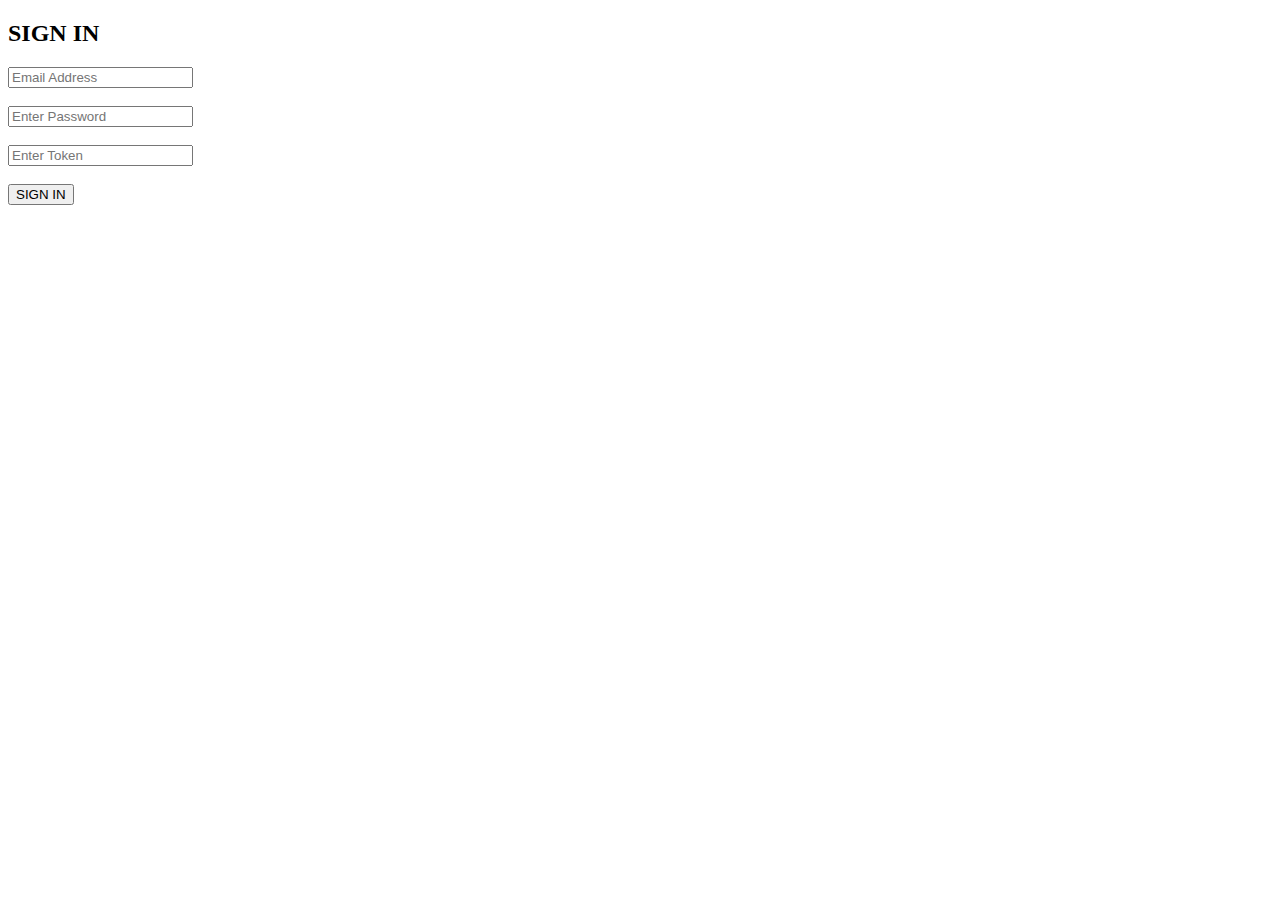
==== recruiter.html @ 331b1638 "responsive nav-bar created" ====
<!DOCTYPE html>
<html lang="en">
<head>
    <meta charset="UTF-8">
    <meta http-equiv="X-UA-Compatible" content="IE=edge">
    <meta name="viewport" content="width=device-width, initial-scale=1.0">
    <title>RECRUITER PAGE</title>
</head>
<body>
    <form action="#">
        <h2>SIGN IN</h2>
        <input type="email" name="" id="" placeholder="Email Address" required>
        <br><br>
        <input type="password" name="" id="" placeholder="Enter Password" required >
        <br><br>
        <input type="number" name="" id="" placeholder="Enter Token" required>
        <br><br>
        <button type="submit">SIGN IN</button>
    </form>
</body>
</html>
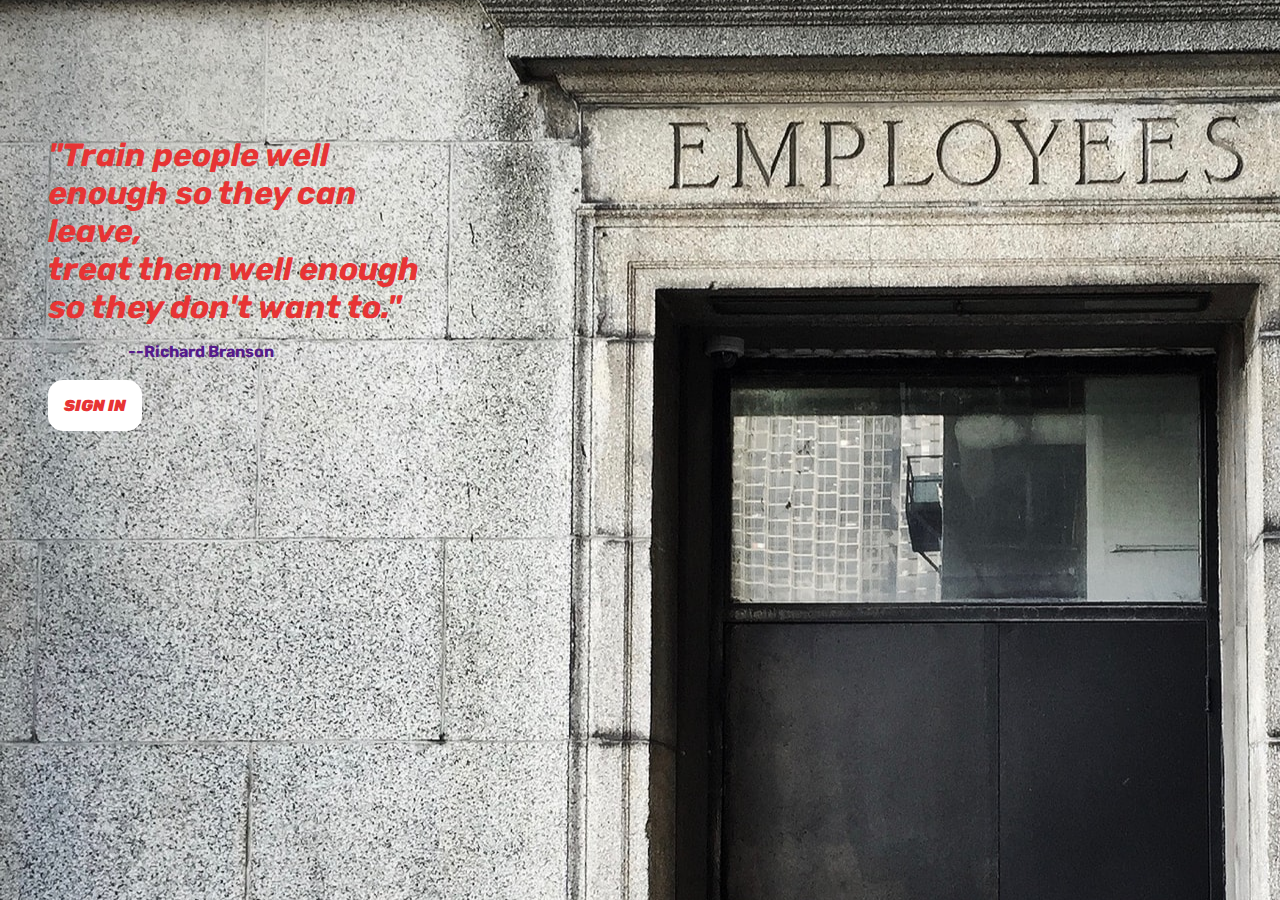
==== commit 3ace0cd0: "additional css file addedd" ====
--- a/recruiter.html
+++ b/recruiter.html
@@ -5,17 +5,56 @@
     <meta http-equiv="X-UA-Compatible" content="IE=edge">
     <meta name="viewport" content="width=device-width, initial-scale=1.0">
     <title>RECRUITER PAGE</title>
+    <link rel="stylesheet" href="src/file.css">
 </head>
 <body>
-    <form action="#">
-        <h2>SIGN IN</h2>
-        <input type="email" name="" id="" placeholder="Email Address" required>
-        <br><br>
-        <input type="password" name="" id="" placeholder="Enter Password" required >
-        <br><br>
-        <input type="number" name="" id="" placeholder="Enter Token" required>
-        <br><br>
-        <button type="submit">SIGN IN</button>
-    </form>
+    <div class="recurit-text">
+        <h2>"Train people well enough so they can leave, <br>
+             treat them well enough so they don't want to."</h2>
+             <p>--Richard Branson</p>
+             <br>
+             <a href="#" class="recurit-login" id="theirBtn">SIGN IN</a>
+    </div>
+
+      <!-- Modal Sign In Button -->
+    <div id="recruitModal" class="modal">
+
+    <!-- Modal content -->
+    <div class="modal-body">
+      <span class="close-icon">&times;</span>
+      <form class="log-in" action="#">
+          <h4>SIGN IN</h4>
+          <input type="email" class="input" name="" id="" placeholder="Email Address" required>
+          <br>
+          <input type="password" class="input" name="" id="" placeholder="Password">
+          <br>
+          <input type="number" class="input" name="" id="" placeholder="Enter Token" required>
+          <br> <br> <br>
+          <button type="submit">Sign In</button>
+          <br> <br>
+          
+      </form>
+    </div>
+    <script>
+
+        // Get the modal
+        const modalBox = document.getElementById('recruitModal')
+        // Get the button that opens the modal
+        const button = document.getElementById('theirBtn')
+        // Get the <spanIcon> element that closes the modal
+        const spanIcon = document.querySelector('.close-icon')
+
+        // When the user clicks the button, open the modal 
+        button.addEventListener('click' , () => {
+            modalBox.style.display = "block"
+        })
+
+        // When the user clicks on <spanIcon> (x), close the modal
+        spanIcon.addEventListener('click' , () => {
+            modalBox.style.display = "none"
+        })
+
+    </script>
+
 </body>
 </html>--- a/src/file.css
+++ b/src/file.css
@@ -0,0 +1,91 @@
+@import url('https://fonts.googleapis.com/css2?family=Rubik:wght@400;700&display=swap');
+
+* {
+    box-sizing: border-box;
+    padding: 0;
+    margin: 0;
+    font-family: Rubik , sans-serif;
+}
+body {
+    background-image: url(/assets/RECURIT.jpg);
+    background-position: left top 20%;
+}
+.recurit-text {
+    padding: 8.5rem 3rem;
+    color:rgb(231, 52, 52) ;
+    font-style: italic;
+}
+.recurit-text h2 {
+    width: 400px;
+    font-size: 2rem;
+}
+.recurit-text p {
+    padding: 1rem 5rem;
+    color: rgb(85,26,139);
+    font-style: normal;
+    font-weight: 700;
+}
+#theirBtn {
+    background-color: rgb(255, 255, 255);
+    padding: 1rem;
+    border-radius: 15px;
+    text-decoration: none;
+    color: rgb(231, 52, 52);
+    font-weight: 900;
+  }
+/* The Modal (background) */
+.modal {
+    display: none; /* Hidden by default */
+    position: fixed; /* Stay in place */
+    z-index: 1; /* Sit on top */
+    padding-top: 100px; /* Location of the box */
+    left: -18%;
+    top: 5%;
+    width: 80%; /* Full width */
+    /* height: 1rem; Full height */
+}
+  
+/* Modal Content */
+.modal-body {
+    background-color: rgb(255, 255, 255);
+    margin: auto;
+    padding: 20px;
+    border: 2px solid #888;
+    width: 50%;
+}
+  
+/* The Close Button */
+.close-icon {
+    color: rgb(231, 52, 52);
+    float: right;
+    font-size: 28px;
+    font-weight: bold;
+}
+.close-icon:hover,
+.close-icon:focus {
+    color: #000;
+    text-decoration: none;
+    cursor: pointer;
+}
+.log-in h4 {
+      text-align: center;
+}
+.log-in {
+    line-height: 2rem;
+    padding: 0rem 2rem;
+    font-size: large;
+}
+.log-in button{
+    border-radius: 15px;
+    padding: 0.5rem 3rem;
+    cursor: pointer;
+}
+.log-in button:hover{
+    background-color: rgb(231, 52, 52);
+    color: rgb(255, 255, 255);
+}
+.input {
+      padding: 0.5rem 5rem;
+      margin: .5rem 0rem;
+      border-radius: 15px;
+}
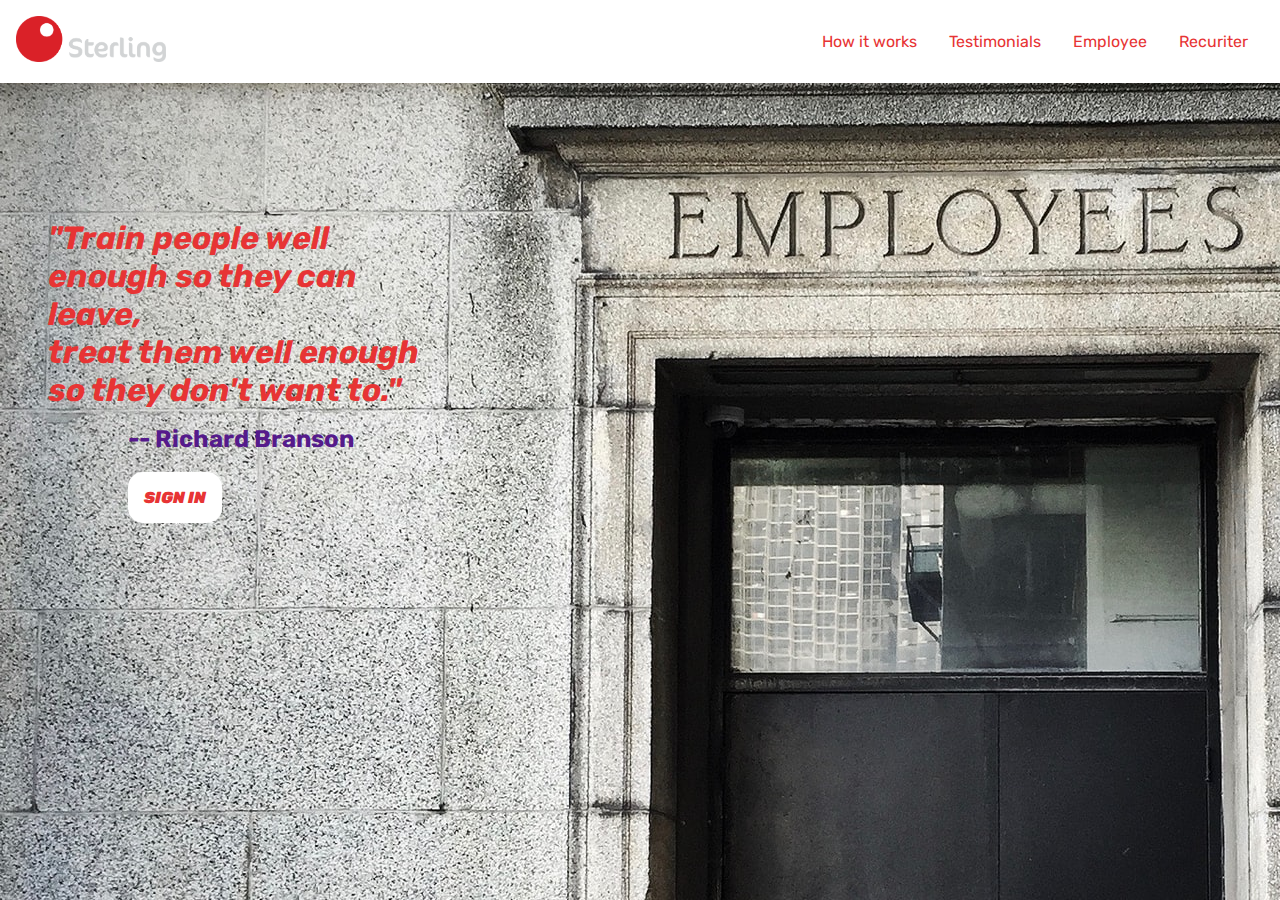
==== commit ce4593da: "api added" ====
--- a/recruiter.html
+++ b/recruiter.html
@@ -8,10 +8,33 @@
     <link rel="stylesheet" href="src/file.css">
 </head>
 <body>
+  <nav class="navbar">
+    <div class="left-nav">
+    <a href="index.html"><img id="top" src="assets/STERLING-LOGO.png" alt="Logo" width="150"></a>
+    </div>
+    <div class="right-nav">
+        <!--Start of responsive menu section -->
+        <a href="#" class="toggle-button">
+            <span class="bar"></span>
+            <span class="bar"></span>
+            <span class="bar"></span>
+        </a>
+        <!-- End of responsive menu section -->
+    </div>
+    <div class="navbar-links">
+        <ul>
+            <li><a href="#how">How it works</a></li>
+            <li><a href="#test">Testimonials</a></li>
+            <li><a href="#" id="myBtn">Employee</a></li>
+            <li><a href="recruiter.html">Recuriter</a></li>
+        </ul>
+    </div>
+    </div>
+</nav>
     <div class="recurit-text">
-        <h2>"Train people well enough so they can leave, <br>
+        <h2 class="quotes">"Train people well enough so they can leave, <br>
              treat them well enough so they don't want to."</h2>
-             <p>--Richard Branson</p>
+             <p> -- <span class="display"> Richard Branson</span></p>
              <br>
              <a href="#" class="recurit-login" id="theirBtn">SIGN IN</a>
     </div>
@@ -26,35 +49,16 @@
           <h4>SIGN IN</h4>
           <input type="email" class="input" name="" id="" placeholder="Email Address" required>
           <br>
-          <input type="password" class="input" name="" id="" placeholder="Password">
-          <br>
+          <input type="password" class="input" name="" id="passy" placeholder="Password">
+          <h5>&nbsp;<input type="checkbox" name="" id="checkBox"> &nbsp; Show Password</h5>
           <input type="number" class="input" name="" id="" placeholder="Enter Token" required>
-          <br> <br> <br>
+          <br> <br>
           <button type="submit">Sign In</button>
           <br> <br>
           
       </form>
     </div>
-    <script>
-
-        // Get the modal
-        const modalBox = document.getElementById('recruitModal')
-        // Get the button that opens the modal
-        const button = document.getElementById('theirBtn')
-        // Get the <spanIcon> element that closes the modal
-        const spanIcon = document.querySelector('.close-icon')
-
-        // When the user clicks the button, open the modal 
-        button.addEventListener('click' , () => {
-            modalBox.style.display = "block"
-        })
-
-        // When the user clicks on <spanIcon> (x), close the modal
-        spanIcon.addEventListener('click' , () => {
-            modalBox.style.display = "none"
-        })
-
-    </script>
+   <script src="src/app.js"></script>
 
 </body>
 </html>--- a/src/file.css
+++ b/src/file.css
@@ -1,5 +1,38 @@
 @import url('https://fonts.googleapis.com/css2?family=Rubik:wght@400;700&display=swap');
-
+* {
+    box-sizing: border-box;
+    margin: 0;
+    padding: 0;
+    font-family: Rubik , sans-serif;
+}
+body {
+    background-color: white;
+}
+.navbar {
+    display: flex;
+    justify-content: space-between;
+    padding: 1rem;
+    color:rgb(231, 52, 52) ;
+    background-color: rgb(255, 255, 255);
+}
+.left-nav {
+    display: flex;
+    cursor: pointer;
+}
+.navbar-links ul {
+  display: flex;
+  list-style: none;
+}
+.navbar-links li a {
+  padding: 1rem;
+  text-decoration: none;
+  color: rgb(231, 52, 52);
+  display: block;
+}
+.navbar-links ul :hover {
+  background-color: rgb(85,26,139);
+  color: rgb(255, 255, 255);
+}
 * {
     box-sizing: border-box;
     padding: 0;
@@ -9,6 +42,7 @@
 body {
     background-image: url(/assets/RECURIT.jpg);
     background-position: left top 20%;
+    background-attachment: fixed;
 }
 .recurit-text {
     padding: 8.5rem 3rem;
@@ -24,10 +58,12 @@
     color: rgb(85,26,139);
     font-style: normal;
     font-weight: 700;
+    font-size: 1.5rem;
 }
 #theirBtn {
     background-color: rgb(255, 255, 255);
     padding: 1rem;
+    margin: 0rem 5rem;
     border-radius: 15px;
     text-decoration: none;
     color: rgb(231, 52, 52);
@@ -89,3 +125,35 @@
       margin: .5rem 0rem;
       border-radius: 15px;
 }
+
+@media screen and (max-width:480px) {
+    .modal {
+        /* display: none; Hidden by default */
+        /* position: fixed; Stay in place */
+        /* z-index: 1; Sit on top */
+        /* padding-top: 100px; Location of the box */
+        left: -12rem;
+        top: 0;
+        width:810px; /* Full width */
+        /* height: 100%; Full height */
+    }
+      
+    /* Modal Content */
+    .modal-content {
+        background-color: rgb(255, 255, 255);
+        padding: 5px;
+        border: 2px solid #888;
+        width: 50%;
+    }
+    .input {
+      padding: 0.5rem 3rem;
+      margin: .5rem 1rem;
+      border-radius: 15px;
+    }
+    .log-in button{
+      border-radius: 15px;
+      padding: 0.5rem 3rem;
+      cursor: pointer;
+      margin: 0rem 4rem;
+    } 
+}